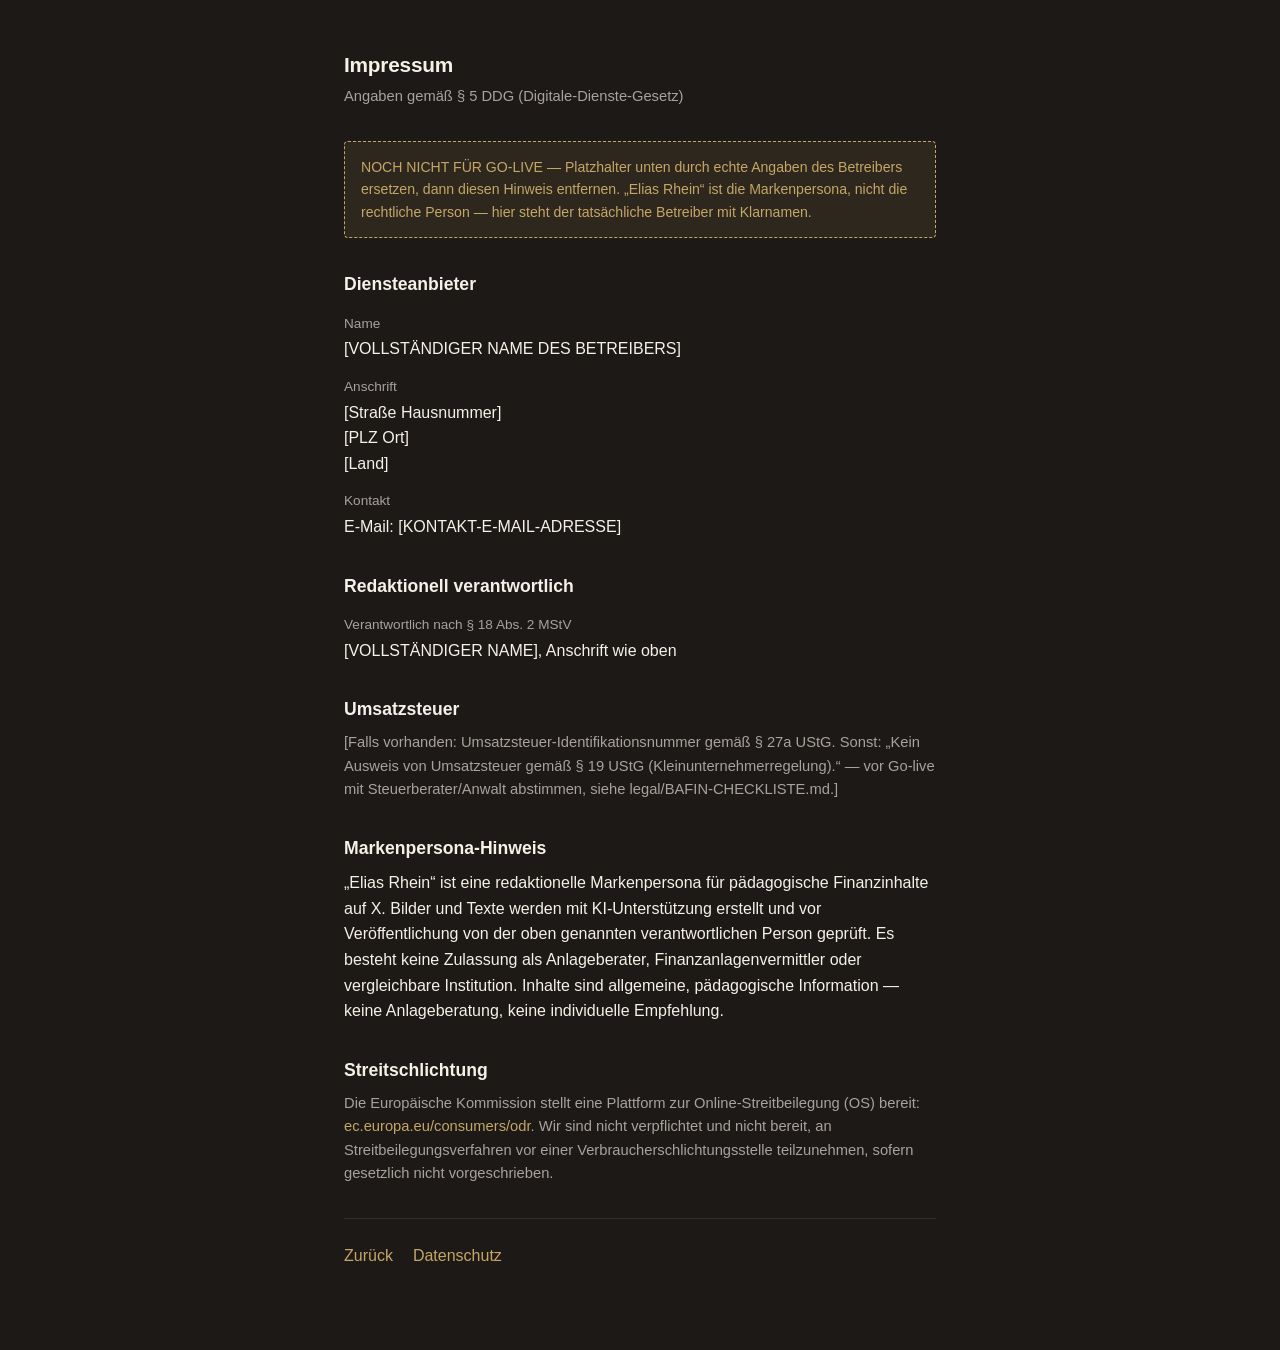
==== docs/impressum.html @ 8f3d7041 "Initiales Commit: Elias-Rhein-Marke + n8n-Betriebssystem + minimale GitHub-Pages-Seite - Charakterbo" ====
<!doctype html>
<html lang="de">
<head>
<meta charset="utf-8">
<meta name="viewport" content="width=device-width, initial-scale=1">
<title>Impressum — Elias Rhein</title>
<link rel="stylesheet" href="assets/style.css">
</head>
<body>
<div class="wrap">
  <h1 style="font-size:1.3rem">Impressum</h1>
  <p class="muted">Angaben gemäß § 5 DDG (Digitale-Dienste-Gesetz)</p>

  <div class="todo">
    NOCH NICHT FÜR GO-LIVE — Platzhalter unten durch echte Angaben des Betreibers ersetzen,
    dann diesen Hinweis entfernen. „Elias Rhein“ ist die Markenpersona, nicht die rechtliche Person —
    hier steht der tatsächliche Betreiber mit Klarnamen.
  </div>

  <h2>Diensteanbieter</h2>
  <dl>
    <dt>Name</dt>
    <dd>[VOLLSTÄNDIGER NAME DES BETREIBERS]</dd>
    <dt>Anschrift</dt>
    <dd>[Straße Hausnummer]<br>[PLZ Ort]<br>[Land]</dd>
    <dt>Kontakt</dt>
    <dd>E-Mail: [KONTAKT-E-MAIL-ADRESSE]</dd>
  </dl>

  <h2>Redaktionell verantwortlich</h2>
  <dl>
    <dt>Verantwortlich nach § 18 Abs. 2 MStV</dt>
    <dd>[VOLLSTÄNDIGER NAME], Anschrift wie oben</dd>
  </dl>

  <h2>Umsatzsteuer</h2>
  <p class="muted">[Falls vorhanden: Umsatzsteuer-Identifikationsnummer gemäß § 27a UStG.
  Sonst: „Kein Ausweis von Umsatzsteuer gemäß § 19 UStG (Kleinunternehmerregelung).“ —
  vor Go-live mit Steuerberater/Anwalt abstimmen, siehe legal/BAFIN-CHECKLISTE.md.]</p>

  <h2>Markenpersona-Hinweis</h2>
  <p>„Elias Rhein“ ist eine redaktionelle Markenpersona für pädagogische Finanzinhalte auf X.
  Bilder und Texte werden mit KI-Unterstützung erstellt und vor Veröffentlichung von der oben
  genannten verantwortlichen Person geprüft. Es besteht keine Zulassung als Anlageberater, Finanzanlagenvermittler
  oder vergleichbare Institution. Inhalte sind allgemeine, pädagogische Information — keine Anlageberatung,
  keine individuelle Empfehlung.</p>

  <h2>Streitschlichtung</h2>
  <p class="muted">Die Europäische Kommission stellt eine Plattform zur Online-Streitbeilegung (OS) bereit:
  <a href="https://ec.europa.eu/consumers/odr/" target="_blank" rel="noopener">ec.europa.eu/consumers/odr</a>.
  Wir sind nicht verpflichtet und nicht bereit, an Streitbeilegungsverfahren vor einer
  Verbraucherschlichtungsstelle teilzunehmen, sofern gesetzlich nicht vorgeschrieben.</p>

  <div class="links">
    <a href="index.html">Zurück</a>
    <a href="datenschutz.html">Datenschutz</a>
  </div>
</div>
</body>
</html>
---- docs/assets/style.css ----
:root {
  --charcoal: #1C1917;
  --cream: #F5F0E8;
  --teal: #0D9488;
  --teal-light: #2DD4BF;
  --gold: #C6A667;
  --stone: #A8A29E;
  --rule: #33302C;
}

* { box-sizing: border-box; }

html, body {
  margin: 0;
  padding: 0;
  background: var(--charcoal);
  color: var(--cream);
  font-family: -apple-system, BlinkMacSystemFont, "Inter", "Segoe UI", Roboto, sans-serif;
  line-height: 1.6;
}

.wrap {
  max-width: 640px;
  margin: 0 auto;
  padding: 48px 24px 80px;
}

.mark {
  width: 40px;
  height: 40px;
  margin-bottom: 24px;
}

.mark circle {
  fill: none;
  stroke: var(--teal);
  stroke-width: 1.4;
}

h1 {
  font-size: 1.7rem;
  font-weight: 700;
  letter-spacing: -0.01em;
  margin: 0 0 4px;
}

.tagline {
  color: var(--teal-light);
  font-size: 1.05rem;
  margin: 0 0 28px;
}

p {
  color: var(--cream);
  margin: 0 0 16px;
}

.muted {
  color: var(--stone);
  font-size: 0.92rem;
}

.disclosure {
  border-left: 2px solid var(--teal);
  padding: 12px 16px;
  margin: 28px 0;
  background: rgba(13, 148, 136, 0.08);
  font-size: 0.92rem;
  color: var(--stone);
}

.links {
  display: flex;
  gap: 20px;
  flex-wrap: wrap;
  margin-top: 32px;
  padding-top: 24px;
  border-top: 1px solid var(--rule);
}

a {
  color: var(--gold);
  text-decoration: none;
  border-bottom: 1px solid transparent;
}

a:hover {
  color: var(--teal-light);
  border-bottom-color: var(--teal-light);
}

.todo {
  margin: 32px 0;
  padding: 14px 16px;
  background: rgba(198, 166, 103, 0.1);
  border: 1px dashed var(--gold);
  border-radius: 4px;
  color: var(--gold);
  font-size: 0.88rem;
}

h2 {
  font-size: 1.1rem;
  color: var(--cream);
  margin: 32px 0 8px;
}

dl { margin: 0 0 24px; }
dt { color: var(--stone); font-size: 0.85rem; margin-top: 14px; }
dd { margin: 2px 0 0; }

footer {
  margin-top: 48px;
  padding-top: 20px;
  border-top: 1px solid var(--rule);
  color: var(--stone);
  font-size: 0.82rem;
}
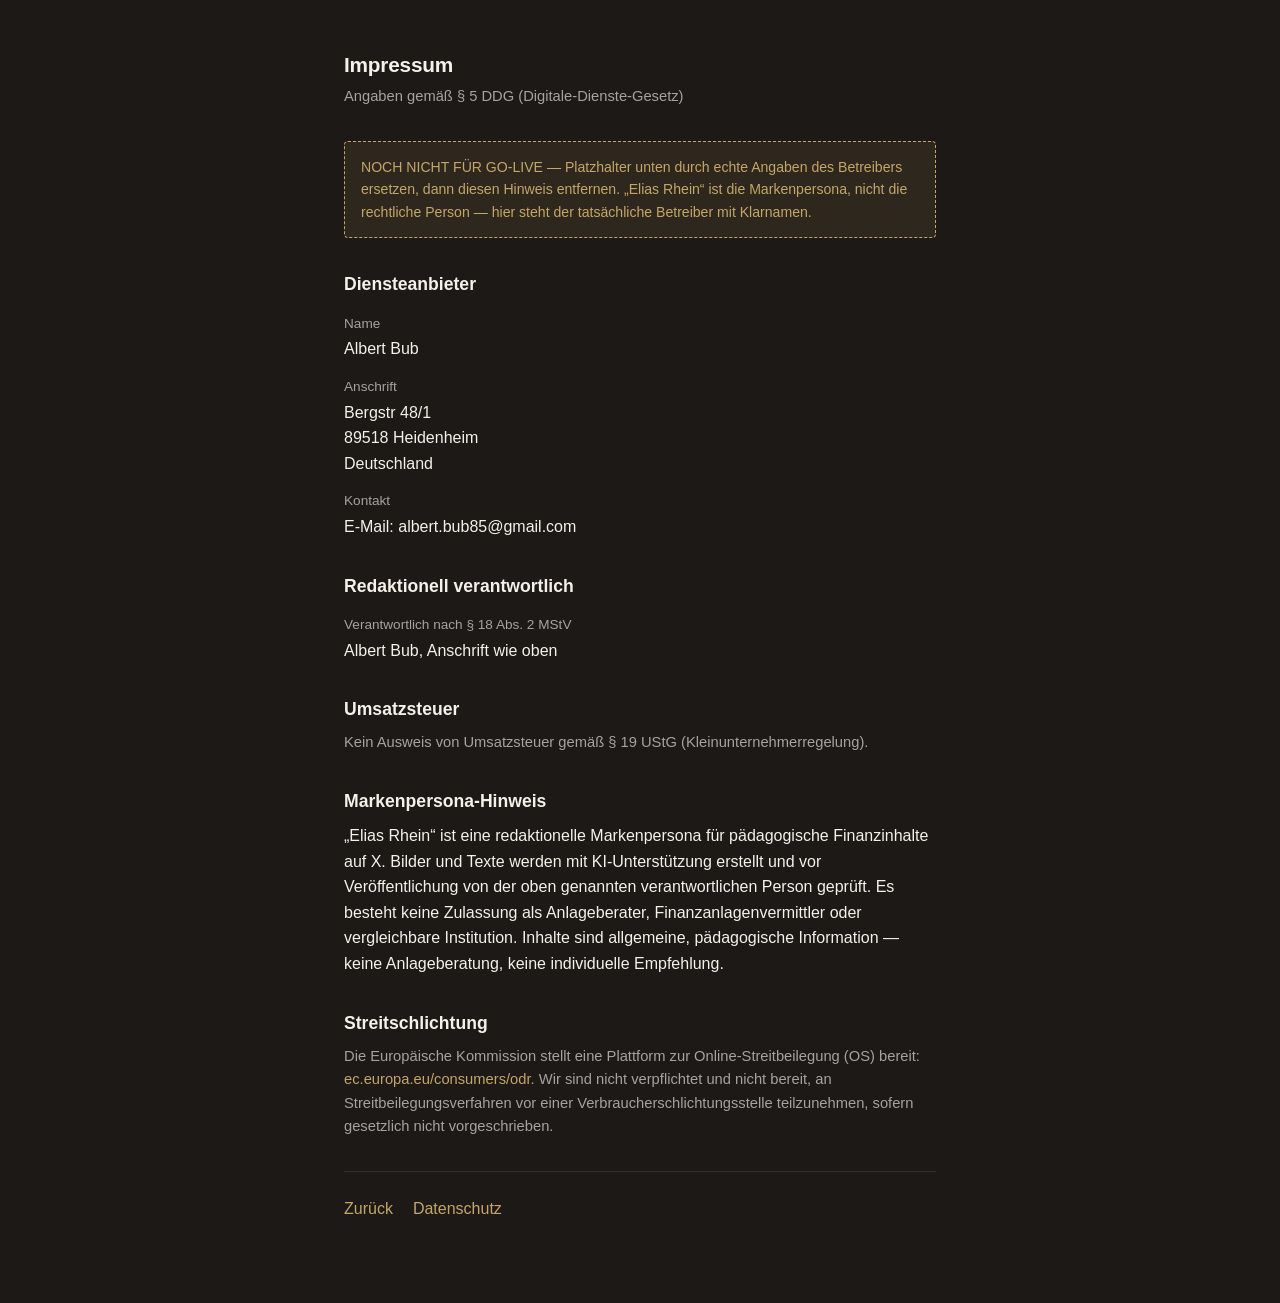
==== commit b530f0f6: "Daten eingetragen" ====
--- a/docs/impressum.html
+++ b/docs/impressum.html
@@ -20,23 +20,21 @@
   <h2>Diensteanbieter</h2>
   <dl>
     <dt>Name</dt>
-    <dd>[VOLLSTÄNDIGER NAME DES BETREIBERS]</dd>
+    <dd>Albert Bub</dd>
     <dt>Anschrift</dt>
-    <dd>[Straße Hausnummer]<br>[PLZ Ort]<br>[Land]</dd>
+    <dd>Bergstr 48/1<br>89518 Heidenheim<br>Deutschland</dd>
     <dt>Kontakt</dt>
-    <dd>E-Mail: [KONTAKT-E-MAIL-ADRESSE]</dd>
+    <dd>E-Mail: albert.bub85@gmail.com</dd>
   </dl>
 
   <h2>Redaktionell verantwortlich</h2>
   <dl>
     <dt>Verantwortlich nach § 18 Abs. 2 MStV</dt>
-    <dd>[VOLLSTÄNDIGER NAME], Anschrift wie oben</dd>
+    <dd>Albert Bub, Anschrift wie oben</dd>
   </dl>
 
   <h2>Umsatzsteuer</h2>
-  <p class="muted">[Falls vorhanden: Umsatzsteuer-Identifikationsnummer gemäß § 27a UStG.
-  Sonst: „Kein Ausweis von Umsatzsteuer gemäß § 19 UStG (Kleinunternehmerregelung).“ —
-  vor Go-live mit Steuerberater/Anwalt abstimmen, siehe legal/BAFIN-CHECKLISTE.md.]</p>
+  <p class="muted">Kein Ausweis von Umsatzsteuer gemäß § 19 UStG (Kleinunternehmerregelung).</p>
 
   <h2>Markenpersona-Hinweis</h2>
   <p>„Elias Rhein“ ist eine redaktionelle Markenpersona für pädagogische Finanzinhalte auf X.
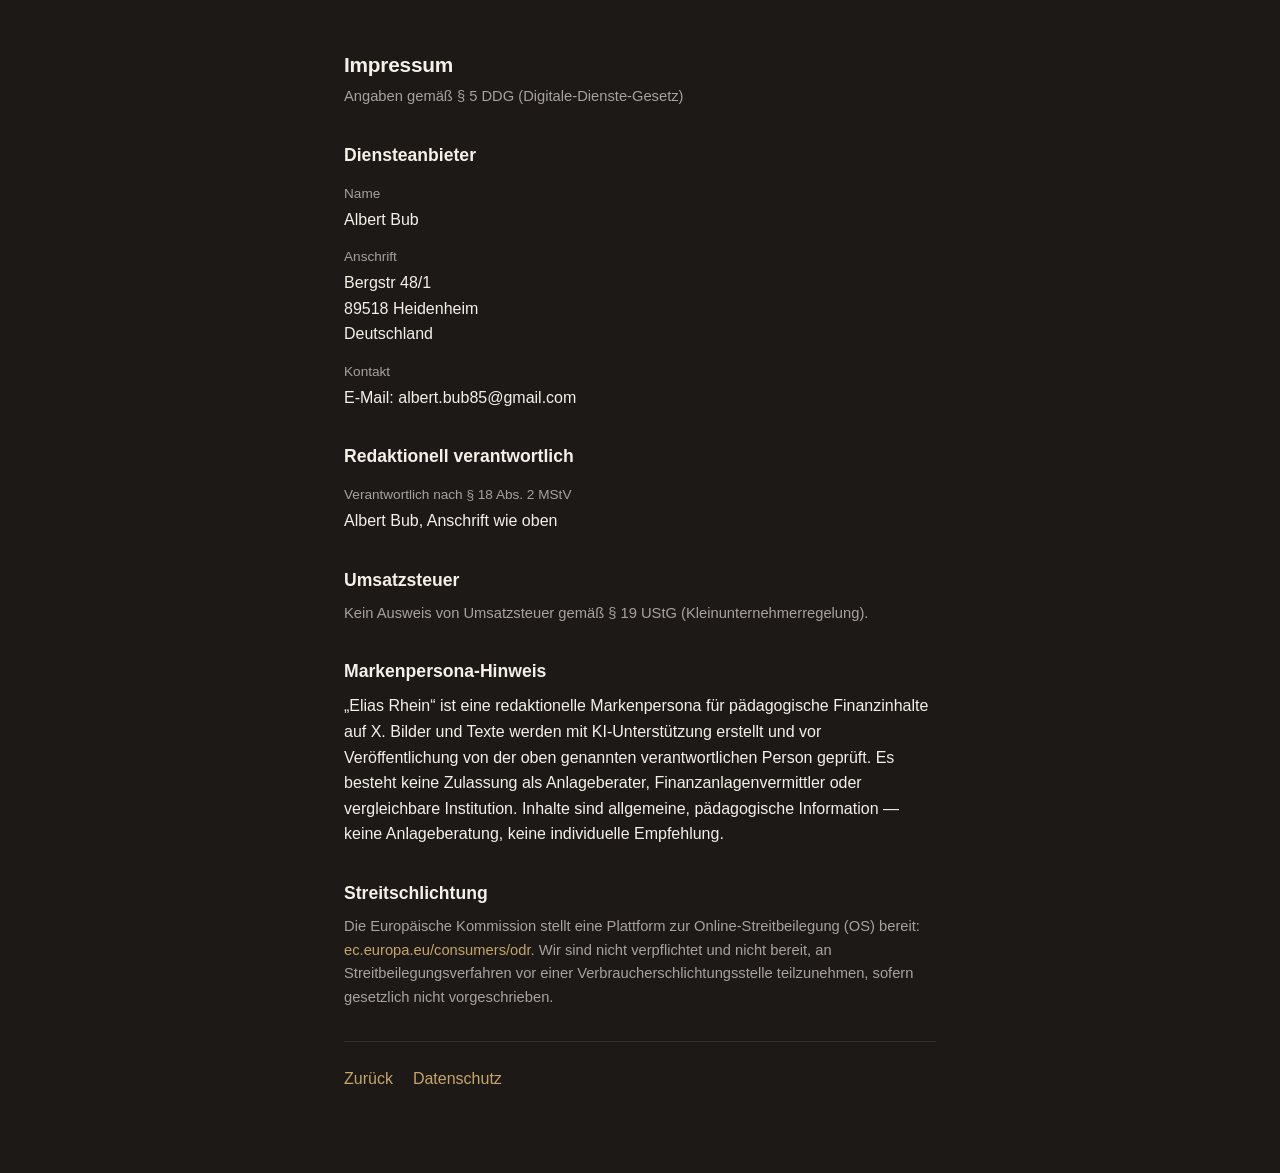
==== commit 7c6f15be: "Impressum/Datenschutz mit echten Betreiber-Angaben füllen - TODO-Platzhalter entfernt, Betreiberdate" ====
--- a/docs/impressum.html
+++ b/docs/impressum.html
@@ -10,12 +10,6 @@
 <div class="wrap">
   <h1 style="font-size:1.3rem">Impressum</h1>
   <p class="muted">Angaben gemäß § 5 DDG (Digitale-Dienste-Gesetz)</p>
-
-  <div class="todo">
-    NOCH NICHT FÜR GO-LIVE — Platzhalter unten durch echte Angaben des Betreibers ersetzen,
-    dann diesen Hinweis entfernen. „Elias Rhein“ ist die Markenpersona, nicht die rechtliche Person —
-    hier steht der tatsächliche Betreiber mit Klarnamen.
-  </div>
 
   <h2>Diensteanbieter</h2>
   <dl>
